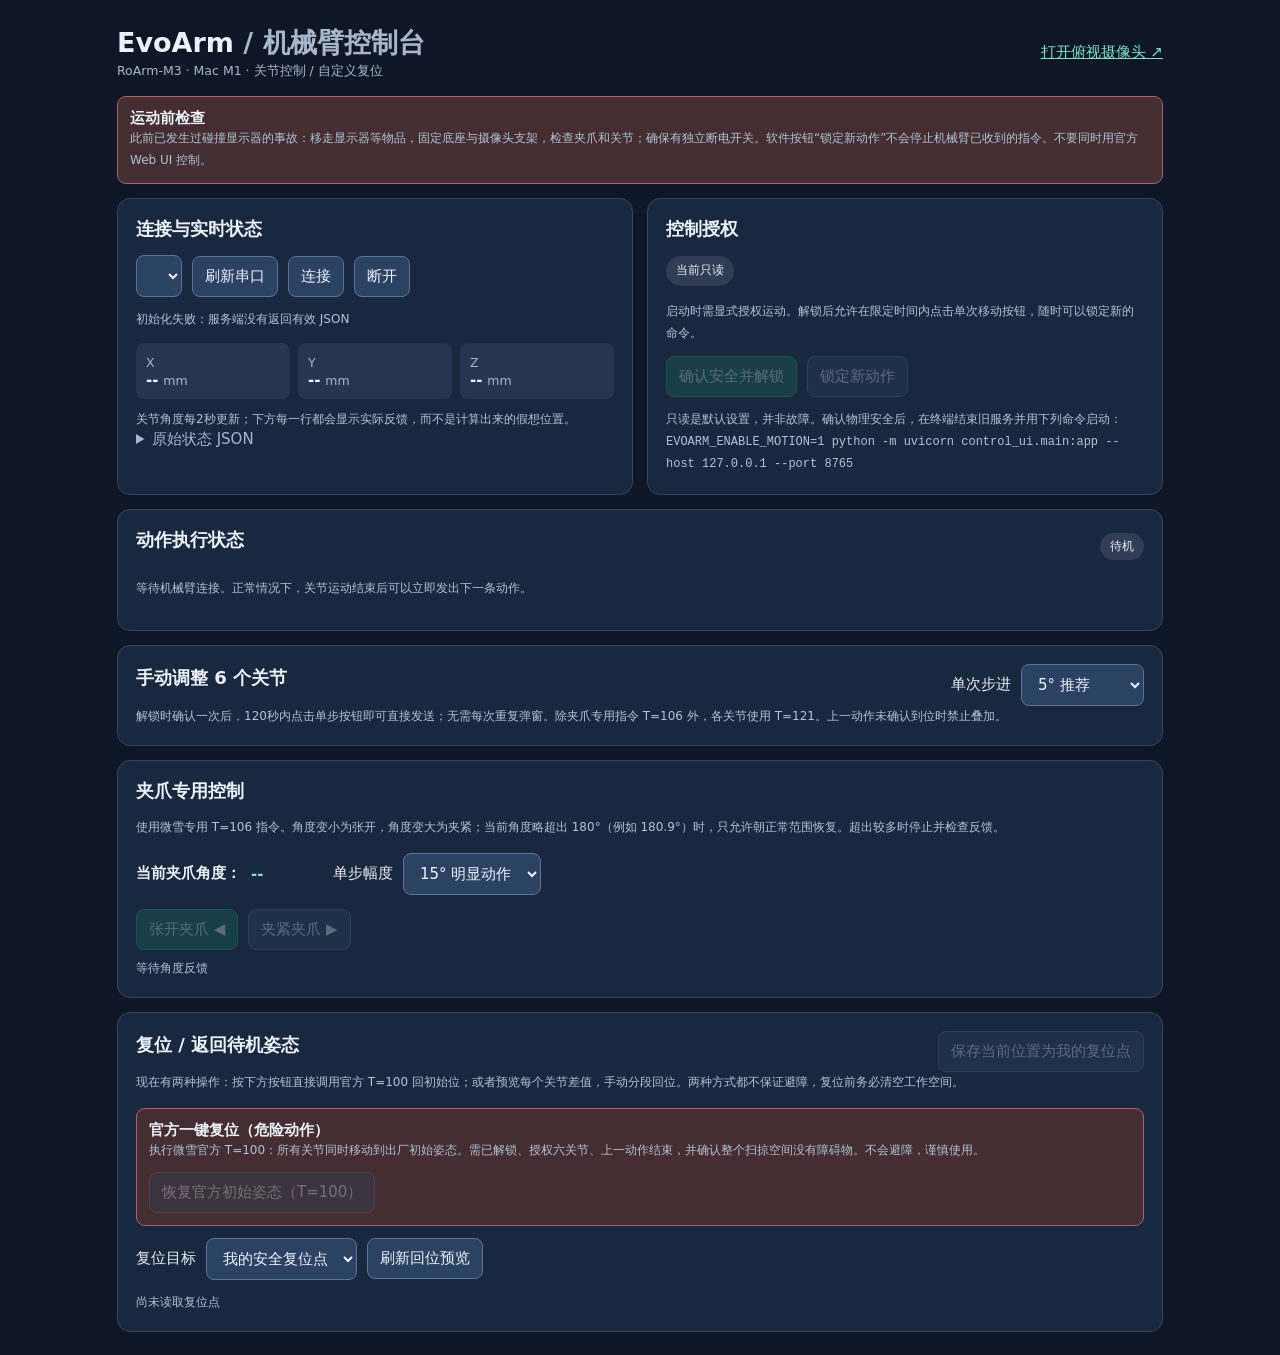
==== control_ui/index.html @ 18f7ce61 "fix: display pending target, live feedback, and explicit fault recovery in UI" ====
<!doctype html>
<html lang="zh-CN">
<head>
<meta charset="utf-8"><meta name="viewport" content="width=device-width,initial-scale=1">
<title>EvoArm · 机械臂控制台</title>
<style>
:root{font:15px -apple-system,BlinkMacSystemFont,"PingFang SC",system-ui,sans-serif;background:#0f1727;color:#ebf0f9}
*{box-sizing:border-box}body{max-width:1080px;margin:25px auto;padding:0 17px}
h1{font-size:27px;margin:0}h2{font-size:18px;margin:0 0 14px}p{line-height:1.65}
small,.muted{color:#a7b6cc}a{color:#7de0c7}
main{display:grid;grid-template-columns:1fr 1fr;gap:14px;margin-top:16px}
.panel{background:#19283e;border:1px solid #34465f;border-radius:13px;padding:18px}.wide{grid-column:1/-1}
button,select{background:#2c4262;color:#edf4ff;border:1px solid #5b759a;border-radius:8px;padding:10px 12px;font:inherit;cursor:pointer}
button:disabled{opacity:.32;cursor:not-allowed}
button:hover:not(:disabled){background:#3b567b}
.primary{background:#166c5a;border-color:#26a78a}
.warn{background:#452d32;border:1px solid #a96565;border-radius:9px;padding:12px}
.flex{display:flex;align-items:center;gap:10px;flex-wrap:wrap}
.between{justify-content:space-between}
.pill{display:inline-block;padding:5px 10px;border-radius:30px;font-size:12px;background:#303d55}
.ok{color:#87e5bd}.bad{color:#ffb6b6}
.joint{border-top:1px solid #354861;display:flex;justify-content:space-between;align-items:center;gap:8px;padding:12px 0}
.num{font-variant-numeric:tabular-nums;color:#82e0c6;min-width:64px;display:inline-block}
.coords{display:grid;grid-template-columns:repeat(3,1fr);gap:8px}
.coords div{padding:10px;border-radius:8px;background:#263650}
pre{white-space:pre-wrap;overflow:auto;font-size:12px;max-height:120px}
.homeRow{display:grid;grid-template-columns:1.2fr 1fr 1fr 1fr auto;gap:7px;align-items:center;border-top:1px solid #354861;padding:9px 0;font-size:13px}
.tip{font-size:12px;color:#afc4d6;line-height:1.8}
@media(max-width:720px){main{grid-template-columns:1fr}.wide{grid-column:auto}.homeRow{grid-template-columns:1fr 1fr}.joint{flex-wrap:wrap}}
</style>
</head>
<body>
<header class="flex between">
<div><h1>EvoArm <span class="muted">/ 机械臂控制台</span></h1><small>RoArm-M3 · Mac M1 · 关节控制 / 自定义复位</small></div>
<a href="/camera">打开俯视摄像头 ↗</a>
</header>
<main>
<section class="panel wide warn">
<strong>运动前检查</strong>
<div class="tip">此前已发生过碰撞显示器的事故：移走显示器等物品，固定底座与摄像头支架，检查夹爪和关节；确保有独立断电开关。软件按钮“锁定新动作”不会停止机械臂已收到的指令。不要同时用官方 Web UI 控制。</div>
</section>
<section class="panel">
<h2>连接与实时状态</h2>
<div class="flex">
<select id="port"></select><button id="refresh">刷新串口</button><button id="connect">连接</button><button id="disconnect">断开</button>
</div>
<p id="notice" class="tip" role="status">尚未连接</p>
<div class="coords">
<div><small>X</small><br><strong id="x">--</strong> <small>mm</small></div>
<div><small>Y</small><br><strong id="y">--</strong> <small>mm</small></div>
<div><small>Z</small><br><strong id="z">--</strong> <small>mm</small></div>
</div>
<div class="tip" style="margin-top:10px">关节角度每2秒更新；下方每一行都会显示实际反馈，而不是计算出来的假想位置。</div>
<details><summary class="muted">原始状态 JSON</summary><pre id="status">暂无数据</pre></details>
</section>
<section class="panel">
<h2>控制授权</h2>
<p><span id="mode" class="pill">当前只读</span></p>
<div class="tip">启动时需显式授权运动。解锁后允许在限定时间内点击单次移动按钮，随时可以锁定新的命令。</div>
<div class="flex" style="margin-top:12px">
<button id="unlock" class="primary" disabled>确认安全并解锁</button>
<button id="lock" disabled>锁定新动作</button>
</div>
<div class="tip" style="margin-top:12px">
只读是默认设置，并非故障。确认物理安全后，在终端结束旧服务并用下列命令启动：<br>
<code>EVOARM_ENABLE_MOTION=1 python -m uvicorn control_ui.main:app --host 127.0.0.1 --port 8765</code>
</div>
</section>
<section class="panel wide" id="motionPanel">
<div class="flex between"><h2>动作执行状态</h2><span id="motionBadge" class="pill">待机</span></div>
<p id="motionDetails" class="tip" aria-live="polite">等待机械臂连接。正常情况下，关节运动结束后可以立即发出下一条动作。</p>
<div id="faultPanel" class="warn" style="display:none">
<strong>动作反馈异常 · 已禁止新运动</strong>
<p id="faultDetails" class="tip">等待故障信息</p>
<button id="recoverBtn" disabled>已检查机械臂静止 · 复核并恢复控制</button>
<p class="tip">此按钮不会移动机械臂。恢复需要连续两次稳定的角度反馈；完成后需要重新解锁。</p>
</div>
</section>
<section class="panel wide">
<div class="flex between">
<h2>手动调整 6 个关节</h2>
<div class="flex"><label for="stepSize">单次步进</label>
<select id="stepSize"><option value="1">1° 精调</option><option value="3">3°</option><option value="5" selected>5° 推荐</option><option value="10">10° 大步进</option></select></div>
</div>
<div class="tip">解锁时确认一次后，120秒内点击单步按钮即可直接发送；无需每次重复弹窗。除夹爪专用指令 T=106 外，各关节使用 T=121。上一动作未确认到位时禁止叠加。</div>
<div id="joints"></div>
</section>
<section class="panel wide">
<h2>夹爪专用控制</h2>
<div class="tip">使用微雪专用 T=106 指令。角度变小为张开，角度变大为夹紧；当前角度略超出 180°（例如 180.9°）时，只允许朝正常范围恢复。超出较多时停止并检查反馈。</div>
<div class="flex" style="margin:14px 0">
<strong>当前夹爪角度：</strong><strong class="num" id="gripperValue">--</strong>
<label for="gripperStep" style="margin-left:8px">单步幅度</label>
<select id="gripperStep"><option value="5">5° 微调</option><option value="15" selected>15° 明显动作</option><option value="30">30° 大幅调节</option></select>
</div>
<div class="flex">
<button class="primary" data-gripper="open" id="gripperOpen" disabled>张开夹爪 ◀</button>
<button data-gripper="close" id="gripperClose" disabled>夹紧夹爪 ▶</button>
</div>
<div id="gripperHint" class="tip" style="margin-top:8px">等待角度反馈</div>
</section>
<section class="panel wide">
<div class="flex between"><h2>复位 / 返回待机姿态</h2><button id="saveHome" disabled>保存当前位置为我的复位点</button></div>
<div class="tip">现在有两种操作：按下方按钮直接调用官方 T=100 回初始位；或者预览每个关节差值，手动分段回位。两种方式都不保证避障，复位前务必清空工作空间。</div>
<div class="warn" style="margin-top:14px">
<strong>官方一键复位（危险动作）</strong>
<div class="tip">执行微雪官方 T=100：所有关节同时移动到出厂初始姿态。需已解锁、授权六关节、上一动作结束，并确认整个扫掠空间没有障碍物。不会避障，谨慎使用。</div>
<div class="flex" style="margin-top:10px"><button id="factoryReset" disabled>恢复官方初始姿态（T=100）</button></div>
</div>
<div class="flex" style="margin:12px 0">
<label for="homeKind">复位目标</label>
<select id="homeKind"><option value="saved">我的安全复位点</option><option value="factory">官方初始姿态</option></select>
<button id="previewHome">刷新回位预览</button>
</div>
<div id="homeInfo" class="tip">尚未读取复位点</div>
<div id="homeRows"></div>
</section>
</main>
<script>
const $=id=>document.getElementById(id);
let health=null,metadata=[],latest=null,busy=false,homeData=null;
async function api(path,method="GET",data){
 const response=await fetch(path,{method,headers:{"Content-Type":"application/json"},body:data===undefined?undefined:JSON.stringify(data)});
 let json;try{json=await response.json()}catch{throw Error("服务端没有返回有效 JSON")}
 if(!response.ok)throw Error(json.detail||"HTTP "+response.status);return json;
}
function notify(msg){$("notice").textContent=msg}
async function safeAction(task){
 if(busy)return;
 busy=true;paintPermission();
 try{await task()}catch(e){notify("操作未完成："+e.message)}
 finally{busy=false;try{health=await api("/api/health")}catch(e){notify("状态读取失败："+e.message)}paintPermission()}
}
async function portList(){
 const ports=await api("/api/ports");
 $("port").replaceChildren(...ports.map(p=>{const opt=document.createElement("option");opt.value=p.device;opt.textContent=p.device;return opt}));
 if(!ports.length)notify("找不到 USB 串口，检查连接与设备权限");
}
async function refreshStatus(){
 if(!health?.connected)return;
 latest=await api("/api/status");
 $("status").textContent=JSON.stringify(latest,null,2);
 for(const axis of ["x","y","z"]){const value=latest[axis];$(axis).textContent=typeof value==="number"?value.toFixed(1):"--"}
 for(const j of metadata){
 const value=latest[j.field];
 const el=$("j"+j.id);
 if(el)el.textContent=typeof value==="number"?(value*180/Math.PI).toFixed(1)+"°":"无反馈";
 if(j.id===6)$("gripperValue").textContent=typeof value==="number"?(value*180/Math.PI).toFixed(1)+"°":"无反馈";
 }
}
function gripperDirectionAllowed(direction){
 const radians=latest?.g;
 if(typeof radians!=="number"||!Number.isFinite(radians))return false;
 const current=radians*180/Math.PI;
 const target=current+direction*Number($("gripperStep").value);
 const recovered=current>180&&target<current||current<65&&target>current||current>=65&&current<=180;
 return current>=63&&current<=182&&recovered&&target>=65&&target<=180;
}
function gripperFeedbackMessage(){
 const radians=latest?.g;if(typeof radians!=="number"||!Number.isFinite(radians))return "等待夹爪角度反馈";
 const current=radians*180/Math.PI;
 if(current>180&&current<=182)return "夹爪略高于180°："+current.toFixed(1)+"°。允许向张开方向恢复，不允许继续夹紧。";
 if(current<65&&current>=63)return "夹爪略低于65°："+current.toFixed(1)+"°。允许向夹紧方向恢复，不允许继续张开。";
 if(current>182||current<63)return "夹爪角度偏差过大，请检查零位和状态；已锁定该控制。";
 const step=Number($("gripperStep").value);
 if(current+step>180)return "当前夹爪接近闭合上限；夹紧"+step+"°会超限，可改小步长。";
 if(current-step<65)return "当前夹爪接近张开下限；张开"+step+"°会超限，可改小步长。";
 return "当前在训练范围内；每次单步完成后等待反馈。";
}
function paintMotionStatus(){
 const pending=health?.pending, fault=health?.fault;
 const badge=$("motionBadge"),details=$("motionDetails"),panel=$("faultPanel");
 if(fault){
  badge.textContent="异常锁定";
  details.textContent="控制指令暂时锁定；请阅读故障原因，不要连续重试。";
  $("faultDetails").textContent=fault.message+
    (typeof fault.expected_deg==="number"?" 目标 "+fault.expected_deg.toFixed(1)+"°":"")+
    (typeof fault.actual_deg==="number"?" / 实际 "+fault.actual_deg.toFixed(1)+"°":"");
  panel.style.display="block";
  $("recoverBtn").disabled=!health?.connected||busy;
 }else if(pending){
  badge.textContent="正在确认动作";
  if(pending.kind==="factory"){
   details.textContent="官方复位进行中："+(pending.elapsed_s||0)+"秒；等待全部关节反馈确认。";
  }else{
   details.textContent="关节 "+pending.joint+"：目标 "+Number(pending.target_deg).toFixed(1)+"°，"+
    "实测 "+Number(pending.actual_deg).toFixed(1)+"°，"+
    "等待 "+Number(pending.elapsed_s||0).toFixed(1)+" 秒。未确认到位前暂不叠加动作。";
  }
  panel.style.display="none";
 }else if(health?.last_command){
  badge.textContent=health.last_command.status==="feedback_confirmed"?"已到位":"待命";
  details.textContent=health.last_command.status==="feedback_confirmed"
    ?"上一条命令已获得实际到位反馈，可以进行下一次操作。"
    :"当前没有等待中的指令；请确认机械臂状态。";
  panel.style.display="none";
 }else{
  badge.textContent=health?.connected?"待命":"未连接";
  details.textContent=health?.connected?"尚无执行中的运动，可选择步长和关节。":"请先连接机械臂。";
  panel.style.display="none";
 }
}
function paintPermission(){
 const armed=Boolean(health?.armed)&&!busy;
 const available=armed&&!health?.pending&&!health?.fault;
 paintMotionStatus();
 $("unlock").disabled=!health?.connected||!health?.motion_enabled||busy||!!health?.fault;
 $("lock").disabled=!health?.motion_enabled||busy;
 $("saveHome").disabled=!health?.connected||busy;
 $("factoryReset").disabled=!(available&&health.allowed_joints?.length===6);
 $("mode").textContent=health?.fault?"动作异常：需要人工检查与复核":
  health?.motion_enabled
    ?(health?.armed?"已解锁 "+health.arm_seconds_left+"秒"+(health.pending?" · 等待动作到位":""):"手动模式已启用 · 当前锁定")
    :"默认只读 · 终端开启手动模式";
 document.querySelectorAll("[data-jog]").forEach(button=>{
  button.disabled=!(available&&health.allowed_joints?.includes(Number(button.dataset.joint)));
 });
 $("gripperHint").textContent=gripperFeedbackMessage();
 document.querySelectorAll("[data-gripper]").forEach(button=>{
  const direction=button.dataset.gripper==="open"?-1:1;
  button.disabled=!(available&&health.allowed_joints?.includes(6)&&gripperDirectionAllowed(direction));
 });
 document.querySelectorAll("[data-home-step]").forEach(button=>{
  button.disabled=!(available&&health.allowed_joints?.includes(Number(button.dataset.joint)));
 });
}
function drawJoints(){
 $("joints").replaceChildren();
 for(const j of metadata){
 const row=document.createElement("div");row.className="joint";
 const name=document.createElement("div");name.style.minWidth="180px";
 const title=document.createElement("strong");title.textContent=j.label;
 const range=document.createElement("div");range.className="tip";range.textContent="软件范围 "+j.min+"°～"+j.max+"°";
 name.append(title,range);
 const controls=document.createElement("div");controls.className="flex";
 const readout=document.createElement("strong");readout.className="num";readout.id="j"+j.id;readout.textContent="--";
 controls.append(readout);
 for(const sign of [-1,1]){
  const button=document.createElement("button");
  button.dataset.jog="1";button.dataset.joint=String(j.id);
  button.textContent=sign<0?"− 减少":"＋ 增加";
  button.onclick=()=>{const delta=sign*Number($("stepSize").value);
   safeAction(async()=>{const result=await api("/api/step","POST",{joint:j.id,delta});notify("已发送 "+j.label+" 目标 "+result.to_deg+"°。请观察运动方向与反馈。");await refreshStatus()});
  };
  controls.append(button);
 }
 row.append(name,controls);$("joints").append(row);
 }
 paintPermission();
}
async function preview(){
 const kind=$("homeKind").value;
 homeData=await api("/api/home/preview?kind="+encodeURIComponent(kind));
 const info=$("homeInfo"),root=$("homeRows");root.replaceChildren();
 if(!homeData.available){info.textContent="还未保存自定义复位点。可以先把机械臂调整到无障碍的待机姿态，再点击保存。";return}
 info.textContent=kind==="factory"?"官方初始目标角度：不是自动执行的 T=100。":"你自己保存的复位目标：按关节逐步回位。";
 for(const row of homeData.rows){
  const entry=document.createElement("div");entry.className="homeRow";
  const fields=[
   row.label,
   "当前 "+(row.current_deg??"--")+"°",
   "目标 "+row.target_deg+"°",
   "差值 "+(row.difference_deg??"--")+"°"
  ];
  for(const value of fields){const span=document.createElement("span");span.textContent=value;entry.append(span)}
  const btn=document.createElement("button");btn.dataset.homeStep="1";btn.dataset.joint=row.joint;
  btn.textContent="回位一步 ≤5°";btn.disabled=true;
  btn.onclick=()=>{
   safeAction(async()=>{const result=await api("/api/home/step","POST",{kind,joint:row.joint});
      notify(row.label+" 已发送目标 "+result.to_deg+"°；正在等待真实位置反馈");
      await refreshStatus();await preview();
   });
  };
  entry.append(btn);root.append(entry);
 }
 paintPermission();
}
$("refresh").onclick=()=>safeAction(portList);
$("connect").onclick=()=>safeAction(async()=>{
 const port=$("port").value;if(!port)throw Error("请先选择串口");
 await api("/api/connect","POST",{port});health=await api("/api/health");await refreshStatus();notify("已连接：可以查看角度和 XYZ 坐标");
});
$("disconnect").onclick=()=>safeAction(async()=>{
 await api("/api/disconnect","POST",{});latest=null;$("status").textContent="已断开";
 for(const k of ["x","y","z"])$(k).textContent="--";
 notify("已断开串口。注意：已发出的动作可能继续执行。");
});
$("unlock").onclick=()=>{
 if(!confirm("请确认：机械臂固定牢靠，已移走显示器等易损物品，能立即切断机械臂电源。"))return;
 safeAction(async()=>{const r=await api("/api/unlock-once","POST",{declaration:"已检查设备并清空运动区域"});notify("已授权 "+r.expires_in_seconds+" 秒；可选单步动作")});
};
$("lock").onclick=()=>safeAction(async()=>{const r=await api("/api/disarm","POST",{});notify(r.notice)});
$("recoverBtn").onclick=()=>{
 if(!confirm("请先目视确认机械臂已经静止、关节和线缆无卡滞，运动区域已清空。\n此次仅复核角度反馈，不会发送运动指令。"))return;
 safeAction(async()=>{
  const r=await api("/api/recover","POST",{declaration:"已检查机械臂静止且运动区域安全"});
  notify(r.message);
 });
};
$("factoryReset").onclick=()=>{
 if(!confirm("警告：官方 T=100 会同时驱动六个关节回初始位，软件无法避障。\n确认已清空整个机械臂扫掠范围、检查设备并保持能切断电源？"))return;
 safeAction(async()=>{
   const r=await api("/api/home/factory-reset","POST",{});
   notify(r.message);
 });
};
$("saveHome").onclick=()=>{
 if(!confirm("确定保存此时所有六个关节的实际反馈角度为自定义复位姿态吗？\n请确认这确实是安全的待机位置。"))return;
 safeAction(async()=>{await api("/api/home/save","POST",{});notify("自定义安全复位姿态已保存到这台 Mac 的 ~/.evoarm/home_pose.json");await preview()});
};
for(const [buttonId, direction] of [["gripperOpen",-1],["gripperClose",1]]){
 $(buttonId).onclick=()=>{
  const delta=direction*Number($("gripperStep").value);
  safeAction(async()=>{
   const result=await api("/api/gripper","POST",{delta});
   notify((direction<0?"张开":"夹紧")+"夹爪：已发送目标 "+result.to_deg+"°，等待角度反馈");
   await refreshStatus();
  });
 };
}
$("gripperStep").onchange=paintPermission;
$("previewHome").onclick=()=>safeAction(preview);
$("homeKind").onchange=()=>safeAction(preview);
(async()=>{
 try{
  await portList();health=await api("/api/health");metadata=health.joints;drawJoints();await preview();
 }catch(e){notify("初始化失败："+e.message)}
 setInterval(async()=>{
  if(busy)return;
  busy=true;
  try{health=await api("/api/health");await refreshStatus()}
  catch(e){notify("状态轮询失败："+e.message)}
  finally{busy=false;paintPermission()}
 },2000);
})();
</script>
</body>
</html>
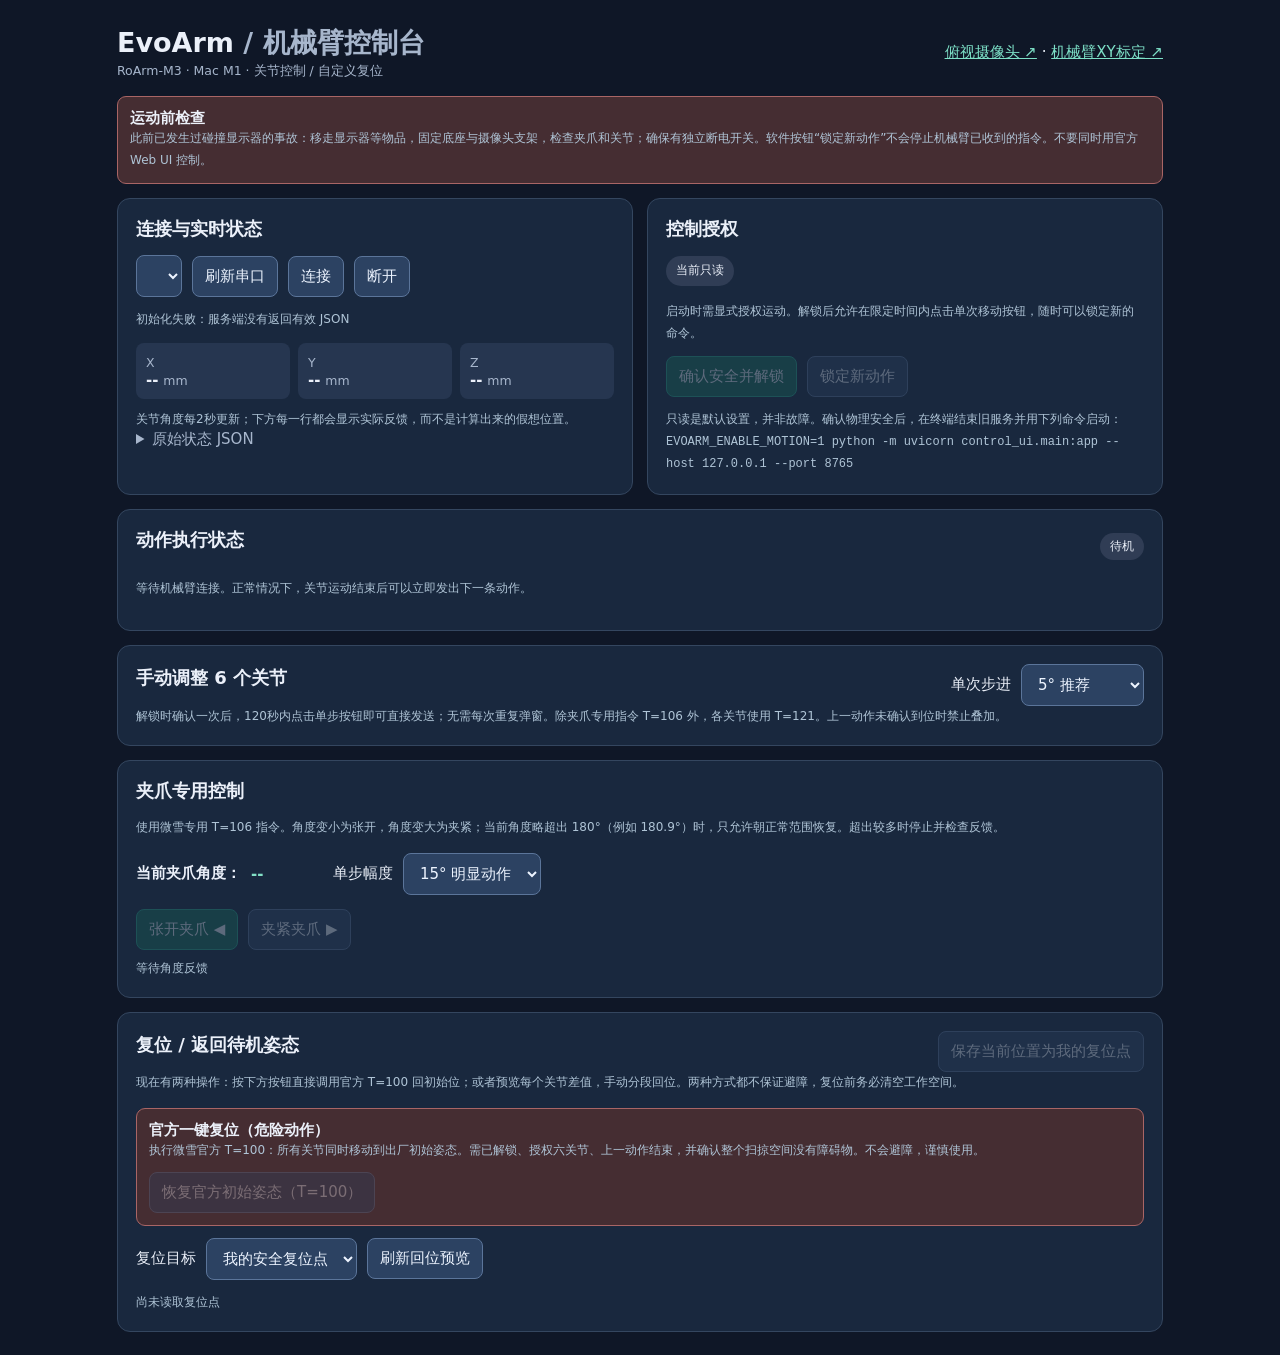
==== commit 71a8ff03: "feat(ui): link dedicated robot-to-board calibration wizard" ====
--- a/control_ui/index.html
+++ b/control_ui/index.html
@@ -32,7 +32,7 @@
 <body>
 <header class="flex between">
 <div><h1>EvoArm <span class="muted">/ 机械臂控制台</span></h1><small>RoArm-M3 · Mac M1 · 关节控制 / 自定义复位</small></div>
-<a href="/camera">打开俯视摄像头 ↗</a>
+<div><a href="/camera">俯视摄像头 ↗</a> · <a href="/calibration">机械臂XY标定 ↗</a></div>
 </header>
 <main>
 <section class="panel wide warn">
@@ -181,7 +181,9 @@
  }else if(pending){
   badge.textContent="正在确认动作";
   if(pending.kind==="factory"){
-   details.textContent="官方复位进行中："+(pending.elapsed_s||0)+"秒；等待全部关节反馈确认。";
+   details.textContent="官方复位：已等待 "+(pending.elapsed_s||0)+"秒，当前最大角度偏差 "+
+     (typeof pending.max_error_deg==="number"?pending.max_error_deg.toFixed(1)+"°":"待反馈")+
+     "。将根据连续反馈判断是否停稳，不再只看理想角度。";
   }else{
    details.textContent="关节 "+pending.joint+"：目标 "+Number(pending.target_deg).toFixed(1)+"°，"+
     "实测 "+Number(pending.actual_deg).toFixed(1)+"°，"+
@@ -189,10 +191,21 @@
   }
   panel.style.display="none";
  }else if(health?.last_command){
-  badge.textContent=health.last_command.status==="feedback_confirmed"?"已到位":"待命";
-  details.textContent=health.last_command.status==="feedback_confirmed"
-    ?"上一条命令已获得实际到位反馈，可以进行下一次操作。"
-    :"当前没有等待中的指令；请确认机械臂状态。";
+  const last=health.last_command;
+  if(last.status==="settled_with_offset"){
+   badge.textContent="已停稳 · 存在偏差";
+   const worst=last.worst_joint;
+   const label=(metadata.find(j=>j.id===worst)||{}).label;
+   details.textContent=(last.message||"机械臂已停稳但未精确到位。")+
+     (label?" 偏差最大关节："+label+"。":"")+
+     "本次未认定精确成功，也未自动继续运动；观察机械臂后重新解锁即可进行手动控制。";
+  }else if(last.status==="feedback_confirmed"){
+   badge.textContent="已到位";
+   details.textContent="上一条运动收到有效到位反馈，可以进行下一次操作。";
+  }else{
+   badge.textContent="待命";
+   details.textContent="当前没有等待中的指令；请确认机械臂状态。";
+  }
   panel.style.display="none";
  }else{
   badge.textContent=health?.connected?"待命":"未连接";
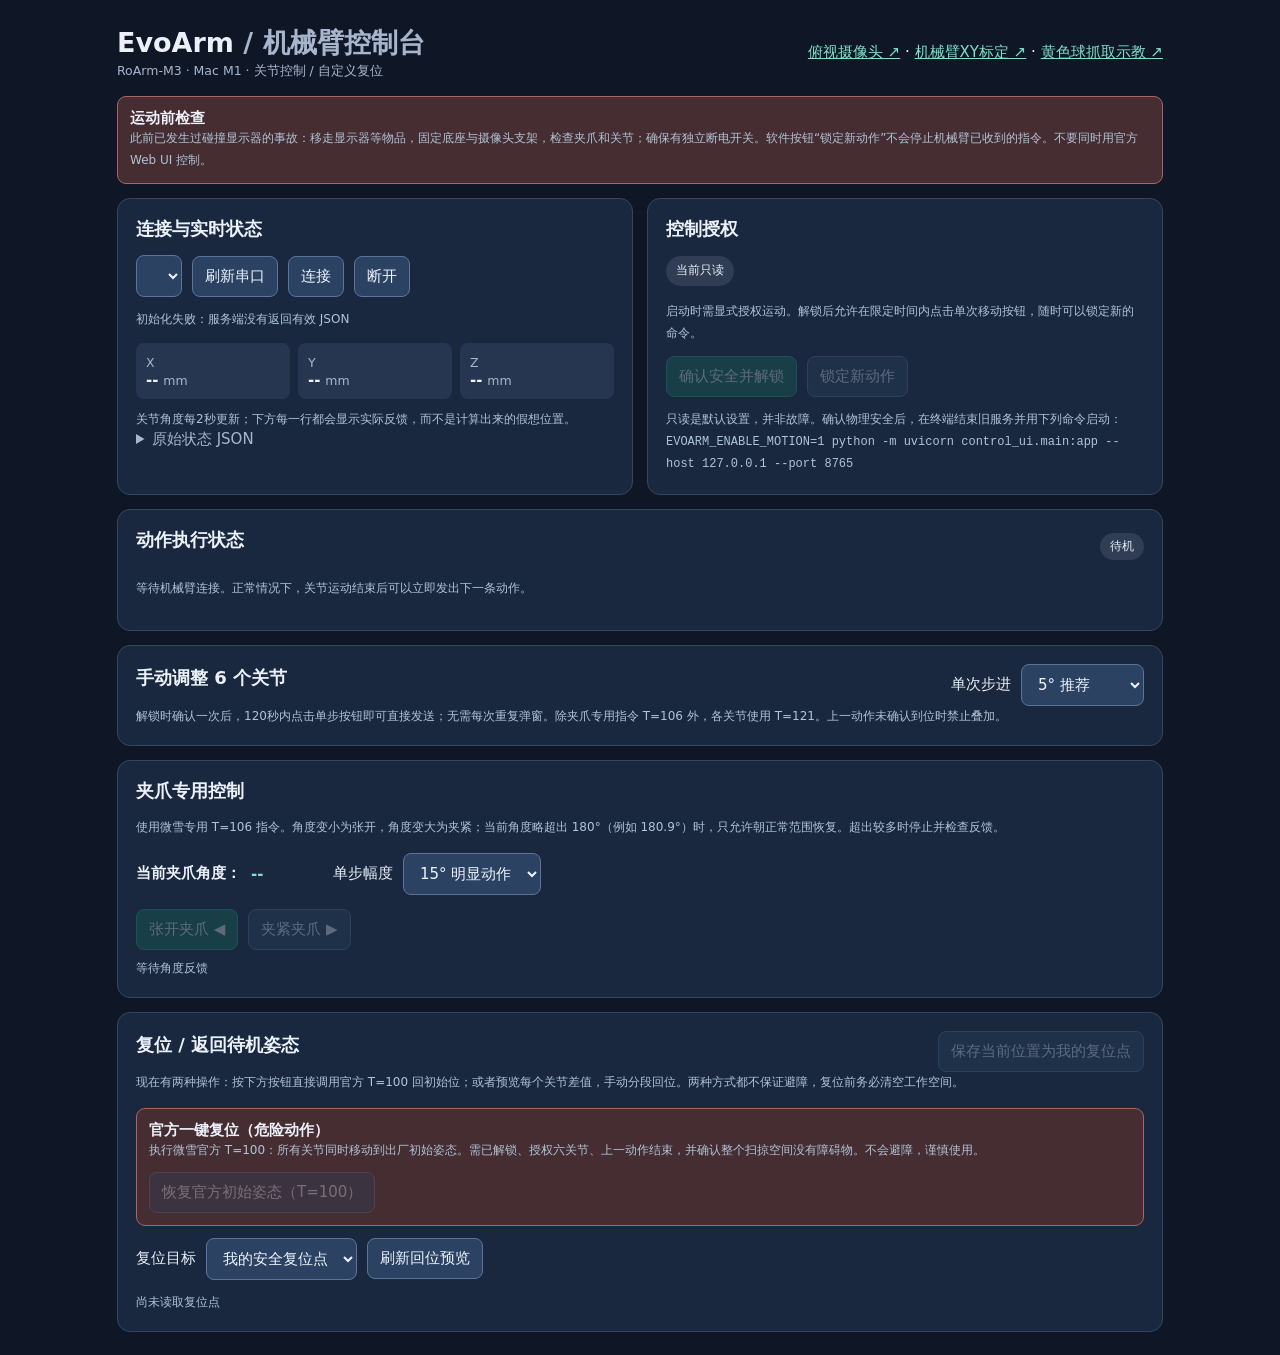
==== commit 4d8687ea: "docs(ui): link robot XY calibration, pick teaching and safe preview" ====
--- a/control_ui/index.html
+++ b/control_ui/index.html
@@ -32,7 +32,7 @@
 <body>
 <header class="flex between">
 <div><h1>EvoArm <span class="muted">/ 机械臂控制台</span></h1><small>RoArm-M3 · Mac M1 · 关节控制 / 自定义复位</small></div>
-<div><a href="/camera">俯视摄像头 ↗</a> · <a href="/calibration">机械臂XY标定 ↗</a></div>
+<div><a href="/camera">俯视摄像头 ↗</a> · <a href="/calibration">机械臂XY标定 ↗</a> · <a href="/pick">黄色球抓取示教 ↗</a></div>
 </header>
 <main>
 <section class="panel wide warn">
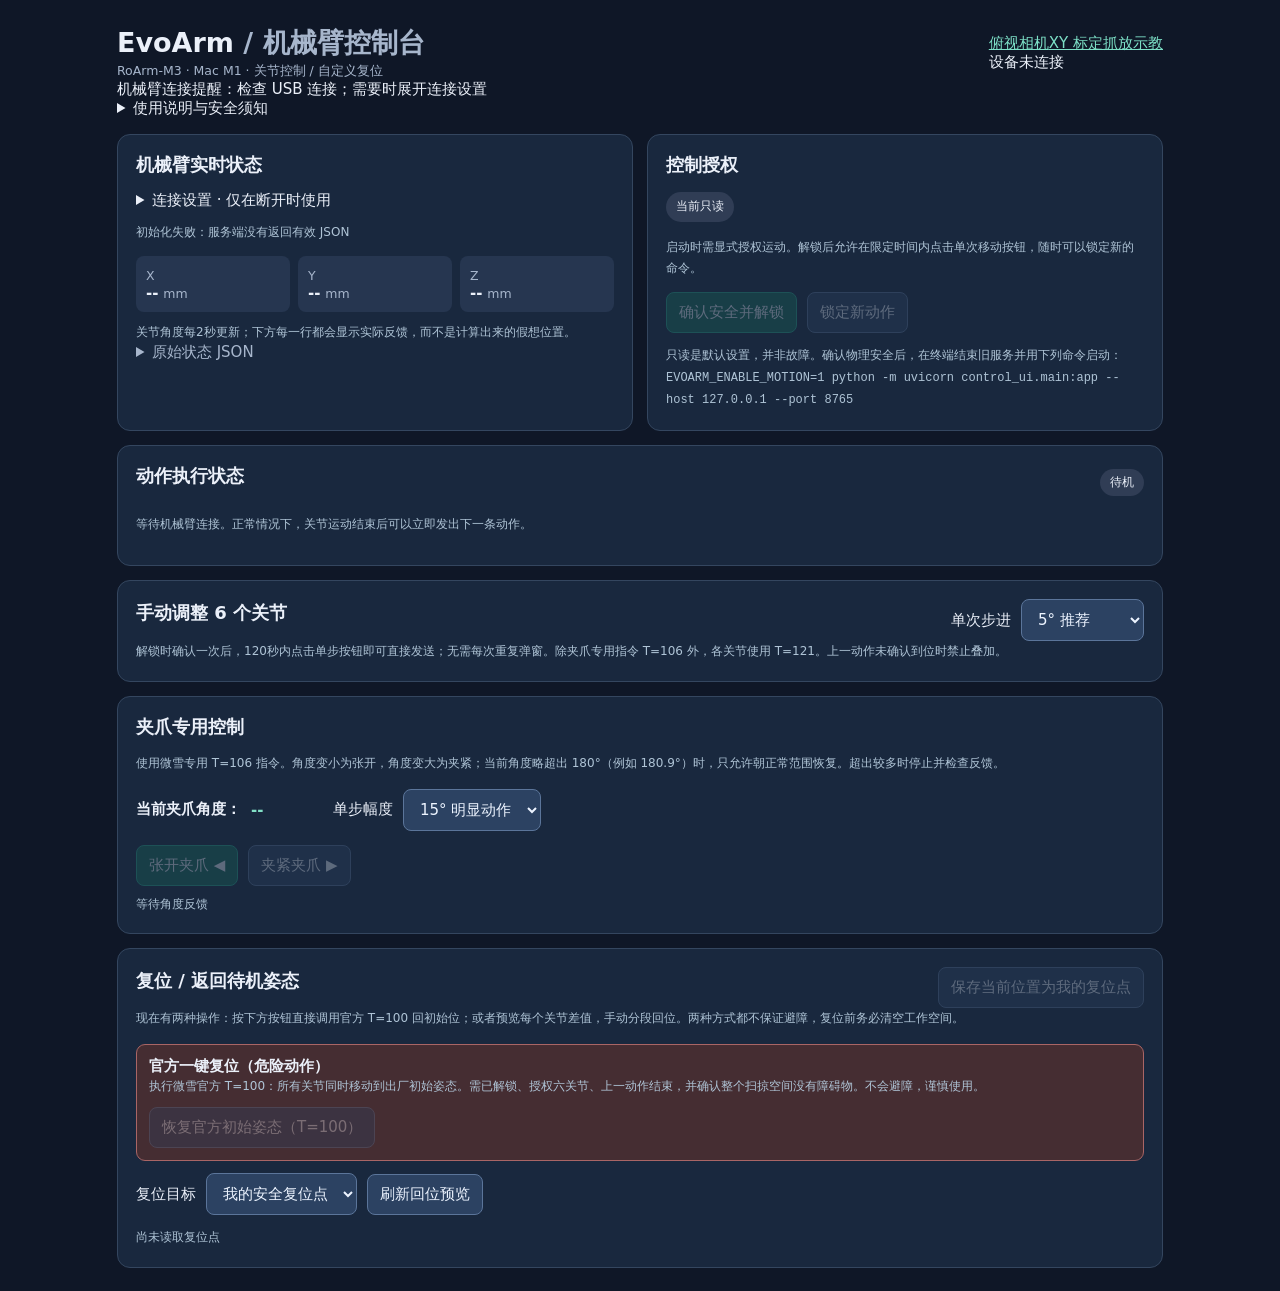
==== commit 9a12bb7f: "ux: auto-connect shared USB status, quiet top-right disconnect toast and collapsed advanced controls" ====
--- a/control_ui/index.html
+++ b/control_ui/index.html
@@ -28,23 +28,22 @@
 .tip{font-size:12px;color:#afc4d6;line-height:1.8}
 @media(max-width:720px){main{grid-template-columns:1fr}.wide{grid-column:auto}.homeRow{grid-template-columns:1fr 1fr}.joint{flex-wrap:wrap}}
 </style>
+<link rel="stylesheet" href="/assets/theme.css">
 </head>
 <body>
 <header class="flex between">
 <div><h1>EvoArm <span class="muted">/ 机械臂控制台</span></h1><small>RoArm-M3 · Mac M1 · 关节控制 / 自定义复位</small></div>
-<div><a href="/camera">俯视摄像头 ↗</a> · <a href="/calibration">机械臂XY标定 ↗</a> · <a href="/pick">黄色球抓取示教 ↗</a></div>
+<div class="topbar"><nav class="nav-links"><a href="/camera">俯视相机</a><a href="/calibration">XY 标定</a><a href="/pick">抓放示教</a></nav><span id="connectionChip" class="connection-chip offline">正在连接</span></div>
 </header>
+<div id="connectionToast" class="connection-toast" hidden role="alert"></div>
+<details class="safety-details"><summary>使用说明与安全须知</summary><p class="tip">运动前需固定底座、清空运动空间并备好独立断电手段。软件锁定不能停止已发送的动作；不要同时使用其他控制台。</p></details>
 <main>
-<section class="panel wide warn">
-<strong>运动前检查</strong>
-<div class="tip">此前已发生过碰撞显示器的事故：移走显示器等物品，固定底座与摄像头支架，检查夹爪和关节；确保有独立断电开关。软件按钮“锁定新动作”不会停止机械臂已收到的指令。不要同时用官方 Web UI 控制。</div>
-</section>
 <section class="panel">
-<h2>连接与实时状态</h2>
-<div class="flex">
-<select id="port"></select><button id="refresh">刷新串口</button><button id="connect">连接</button><button id="disconnect">断开</button>
-</div>
-<p id="notice" class="tip" role="status">尚未连接</p>
+<h2>机械臂实时状态</h2>
+<details class="connection-settings"><summary>连接设置 · 仅在断开时使用</summary><div class="flex">
+<select id="port"></select><button id="refresh">刷新串口</button><button id="connect">重新连接</button><button id="disconnect">手动断开</button>
+</div></details>
+<p id="notice" class="tip" role="status">正在检查连接…</p>
 <div class="coords">
 <div><small>X</small><br><strong id="x">--</strong> <small>mm</small></div>
 <div><small>Y</small><br><strong id="y">--</strong> <small>mm</small></div>
@@ -125,6 +124,17 @@
  if(!response.ok)throw Error(json.detail||"HTTP "+response.status);return json;
 }
 function notify(msg){$("notice").textContent=msg}
+function paintConnection(){
+ const chip=$("connectionChip"),toast=$("connectionToast");
+ if(health?.connected && !health?.fault){
+  chip.textContent="已连接 · "+(health.port||"RoArm");
+  chip.classList.remove("offline");toast.hidden=true;
+ }else{
+  chip.textContent=health?.fault?"连接异常":"设备未连接";
+  chip.classList.add("offline");toast.hidden=false;
+  toast.textContent="机械臂连接提醒："+(health?.fault?.message||"检查 USB 连接；需要时展开连接设置");
+ }
+}
 async function safeAction(task){
  if(busy)return;
  busy=true;paintPermission();
@@ -134,7 +144,8 @@
 async function portList(){
  const ports=await api("/api/ports");
  $("port").replaceChildren(...ports.map(p=>{const opt=document.createElement("option");opt.value=p.device;opt.textContent=p.device;return opt}));
- if(!ports.length)notify("找不到 USB 串口，检查连接与设备权限");
+ if(health?.port&&ports.some(p=>p.device===health.port))$("port").value=health.port;
+ if(!ports.length)notify("未发现 USB 串口，请检查设备连接");
 }
 async function refreshStatus(){
  if(!health?.connected)return;
@@ -170,6 +181,7 @@
 function paintMotionStatus(){
  const pending=health?.pending, fault=health?.fault;
  const badge=$("motionBadge"),details=$("motionDetails"),panel=$("faultPanel");
+ paintConnection();
  if(fault){
   badge.textContent="异常锁定";
   details.textContent="控制指令暂时锁定；请阅读故障原因，不要连续重试。";
@@ -336,14 +348,22 @@
 $("homeKind").onchange=()=>safeAction(preview);
 (async()=>{
  try{
-  await portList();health=await api("/api/health");metadata=health.joints;drawJoints();await preview();
- }catch(e){notify("初始化失败："+e.message)}
+  health=await api("/api/health");
+  if(!health.connected){
+   const auto=await api("/api/auto-connect","POST",{});
+   if(!auto.connected)notify(auto.reason||"暂未找到 RoArm");
+   health=await api("/api/health");
+  }
+  metadata=health.joints;await portList();drawJoints();
+  if(health.connected)await refreshStatus();
+  await preview();paintConnection();
+ }catch(e){notify("初始化失败："+e.message);paintConnection()}
  setInterval(async()=>{
   if(busy)return;
   busy=true;
   try{health=await api("/api/health");await refreshStatus()}
   catch(e){notify("状态轮询失败："+e.message)}
-  finally{busy=false;paintPermission()}
+  finally{busy=false;paintPermission();paintConnection()}
  },2000);
 })();
 </script>
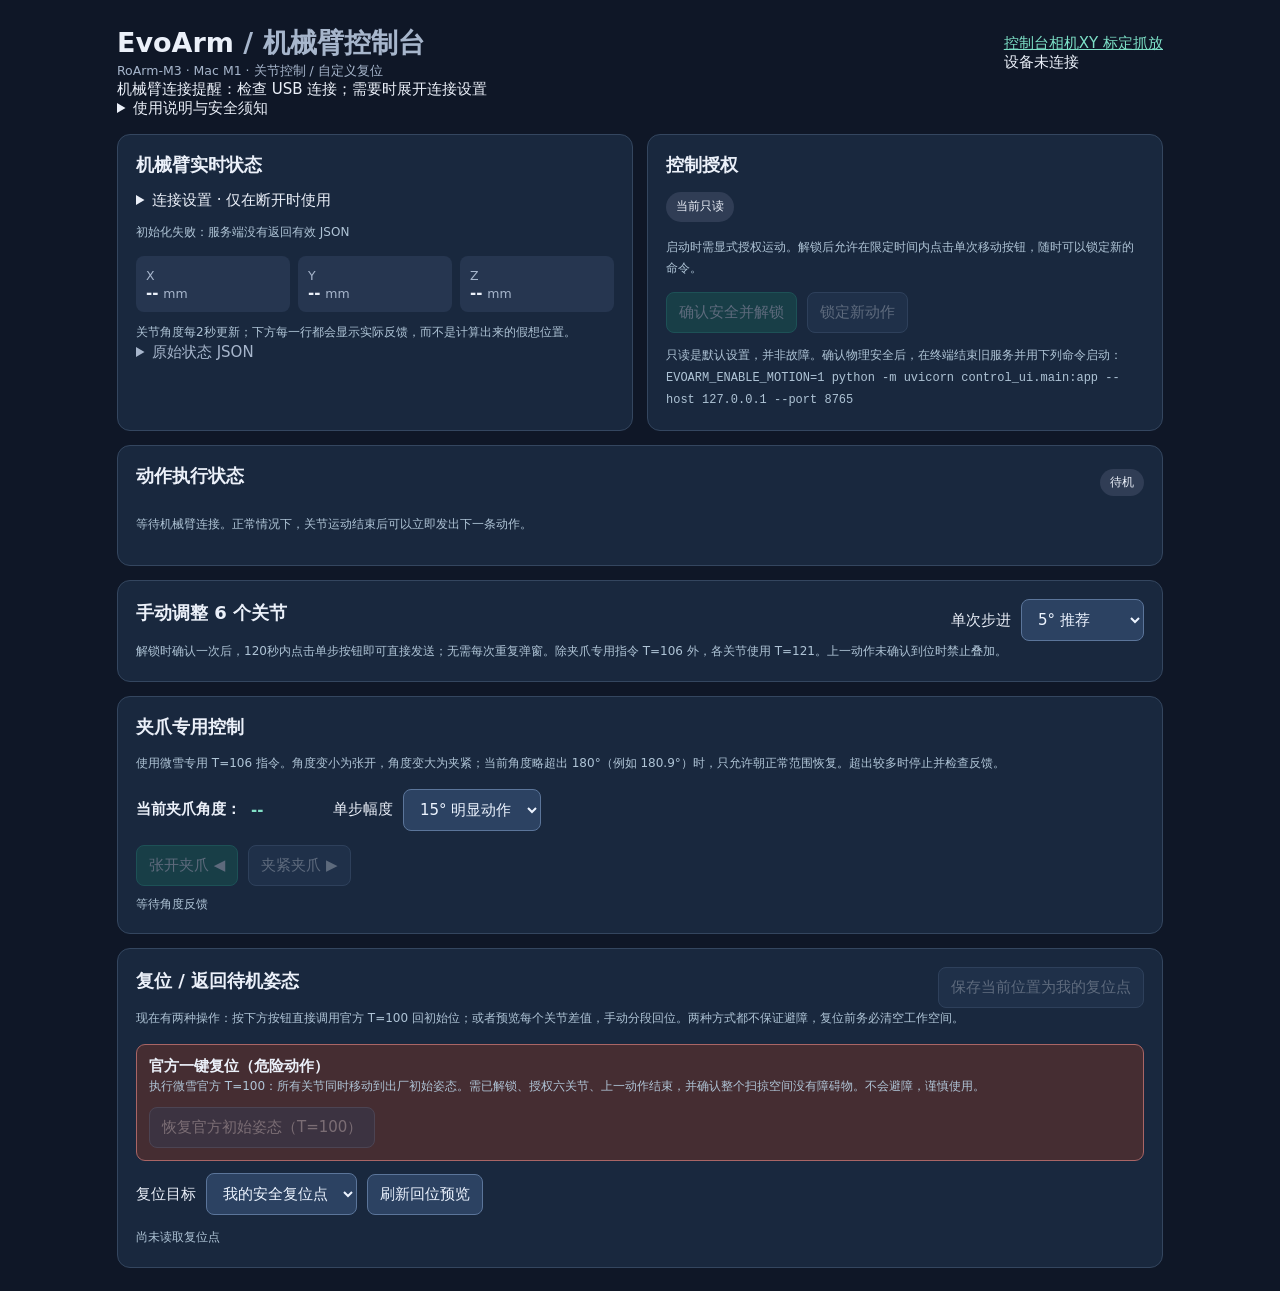
==== commit c5b79130: "ux(nav): compact consistent cross-page tab navigation" ====
--- a/control_ui/index.html
+++ b/control_ui/index.html
@@ -33,7 +33,7 @@
 <body>
 <header class="flex between">
 <div><h1>EvoArm <span class="muted">/ 机械臂控制台</span></h1><small>RoArm-M3 · Mac M1 · 关节控制 / 自定义复位</small></div>
-<div class="topbar"><nav class="nav-links"><a href="/camera">俯视相机</a><a href="/calibration">XY 标定</a><a href="/pick">抓放示教</a></nav><span id="connectionChip" class="connection-chip offline">正在连接</span></div>
+<div class="topbar"><nav class="nav-links" aria-label="EvoArm 页面"><a href="/" class="active" aria-current="page">控制台</a><a href="/camera">相机</a><a href="/calibration">XY 标定</a><a href="/pick">抓放</a></nav><span id="connectionChip" class="connection-chip offline">正在连接</span></div>
 </header>
 <div id="connectionToast" class="connection-toast" hidden role="alert"></div>
 <details class="safety-details"><summary>使用说明与安全须知</summary><p class="tip">运动前需固定底座、清空运动空间并备好独立断电手段。软件锁定不能停止已发送的动作；不要同时使用其他控制台。</p></details>
@@ -362,7 +362,11 @@
   if(busy)return;
   busy=true;
   try{health=await api("/api/health");await refreshStatus()}
-  catch(e){notify("状态轮询失败："+e.message)}
+  catch(e){
+    // A failed status fetch must not leave a stale green "connected" indicator.
+    notify("状态轮询失败："+e.message);
+    health={connected:false,fault:{message:"状态读取失败："+e.message}};
+  }
   finally{busy=false;paintPermission();paintConnection()}
  },2000);
 })();
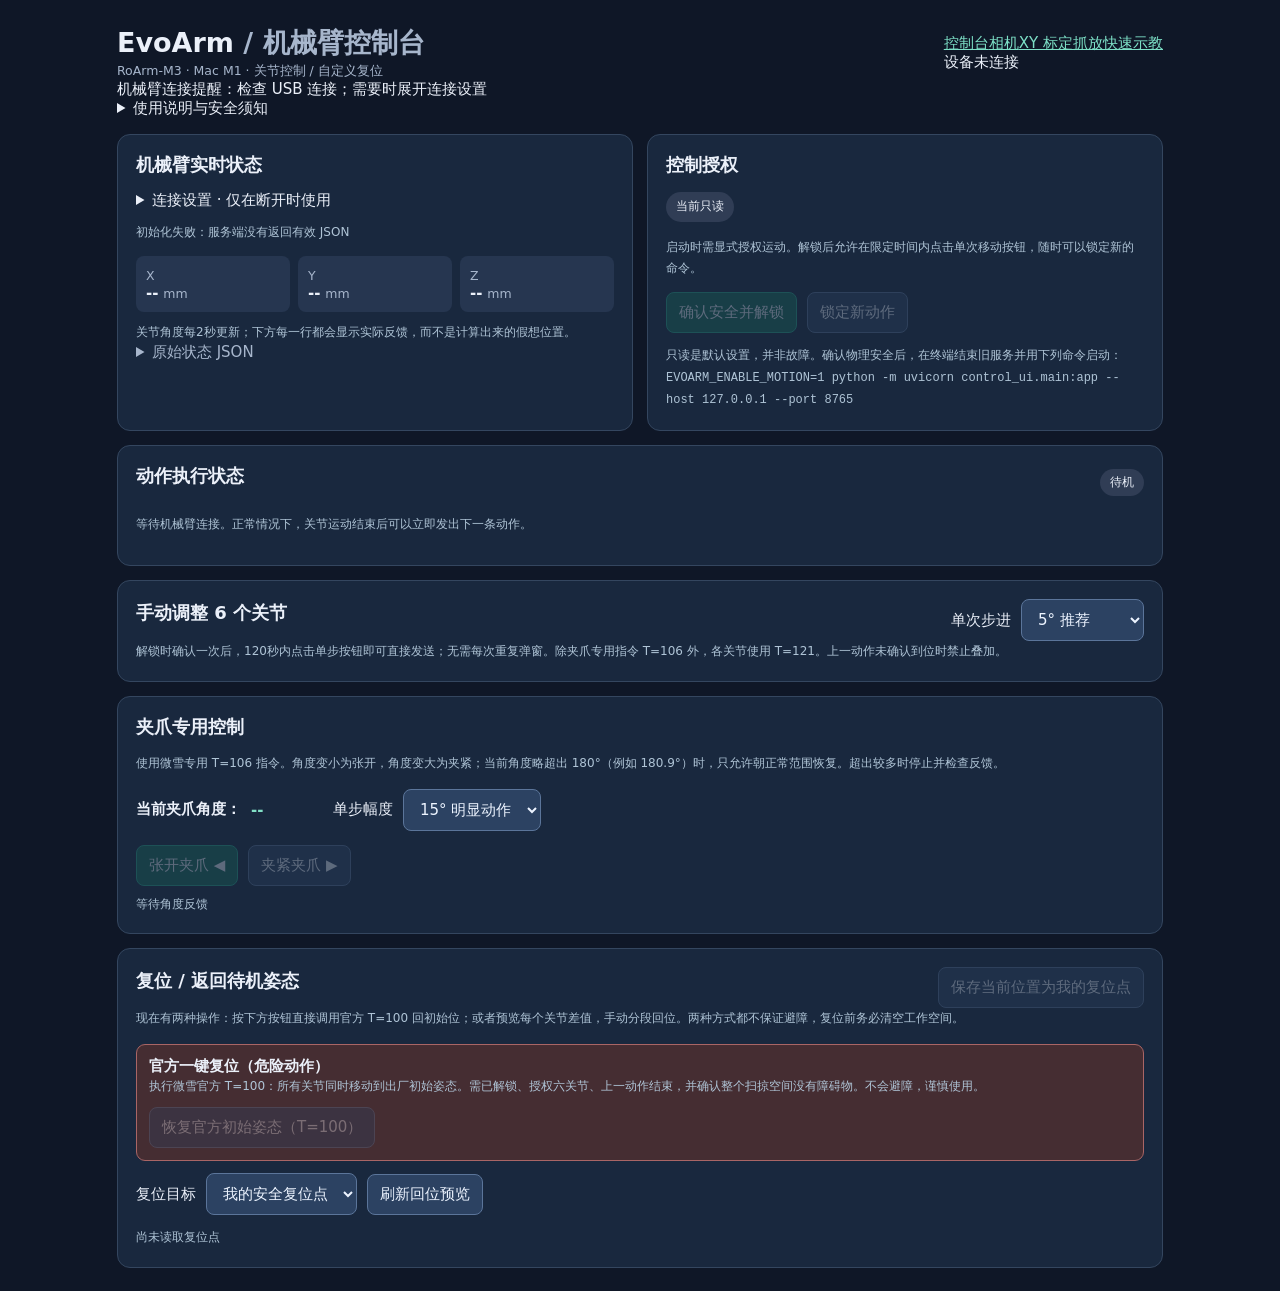
==== commit e301185c: "ui: unify all five EvoArm top navigation bars" ====
--- a/control_ui/index.html
+++ b/control_ui/index.html
@@ -33,7 +33,7 @@
 <body>
 <header class="flex between">
 <div><h1>EvoArm <span class="muted">/ 机械臂控制台</span></h1><small>RoArm-M3 · Mac M1 · 关节控制 / 自定义复位</small></div>
-<div class="topbar"><nav class="nav-links" aria-label="EvoArm 页面"><a href="/" class="active" aria-current="page">控制台</a><a href="/camera">相机</a><a href="/calibration">XY 标定</a><a href="/pick">抓放</a></nav><span id="connectionChip" class="connection-chip offline">正在连接</span></div>
+<div class="topbar"><nav class="nav-links" aria-label="EvoArm 页面"><a href="/" class="active" aria-current="page">控制台</a><a href="/camera">相机</a><a href="/calibration">XY 标定</a><a href="/pick">抓放</a><a href="/teach">快速示教</a></nav><span id="connectionChip" class="connection-chip offline">正在连接</span></div>
 </header>
 <div id="connectionToast" class="connection-toast" hidden role="alert"></div>
 <details class="safety-details"><summary>使用说明与安全须知</summary><p class="tip">运动前需固定底座、清空运动空间并备好独立断电手段。软件锁定不能停止已发送的动作；不要同时使用其他控制台。</p></details>
